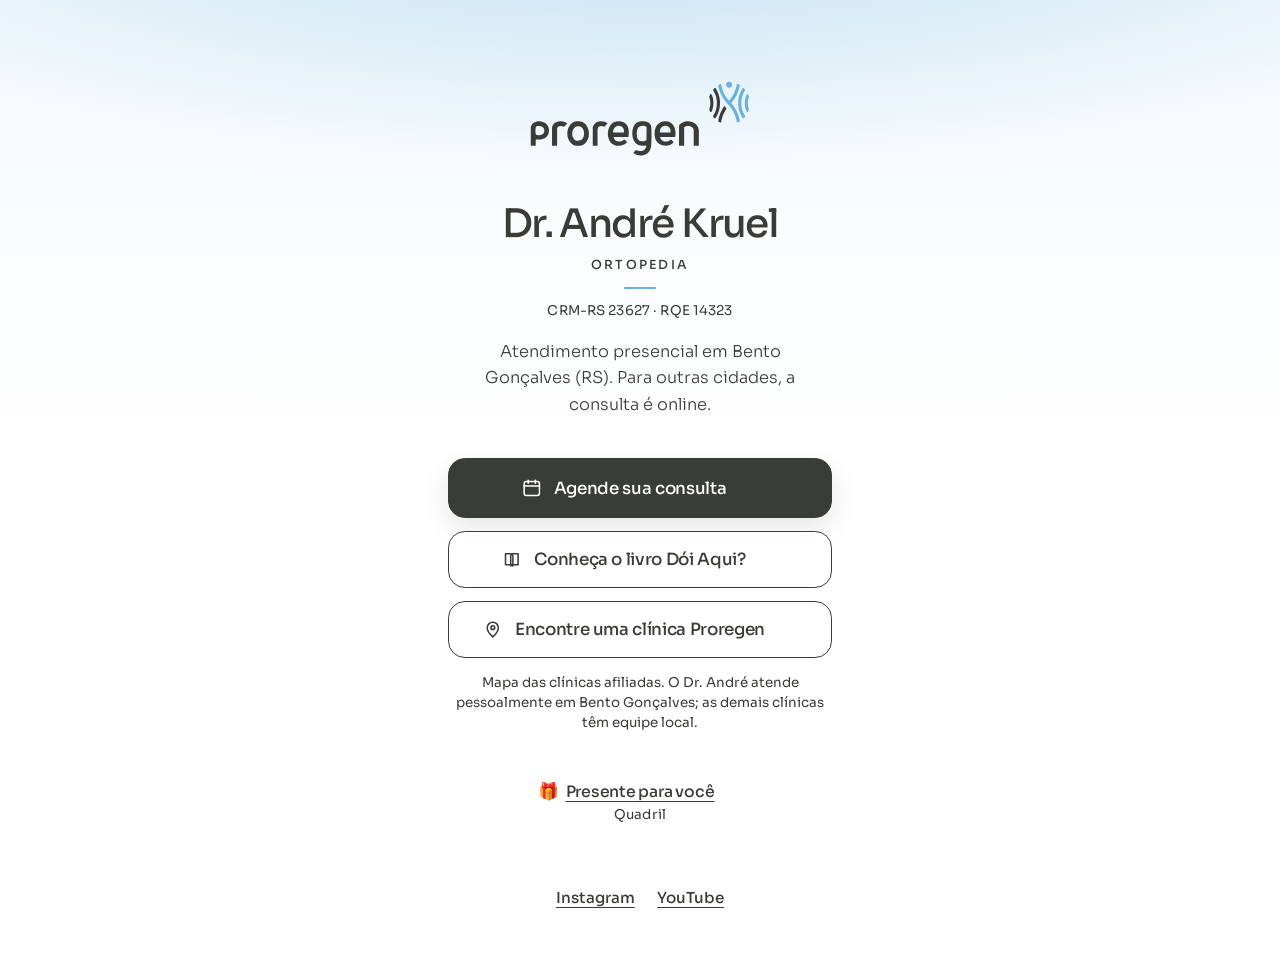
==== index.html @ eeec9c2c "Publish the approved Proregen links page. Static site for GitHub Pages from main at the repository r" ====
<!DOCTYPE html>
<html lang="pt-BR">
  <head>
    <meta charset="utf-8" />
    <meta name="viewport" content="width=device-width, initial-scale=1" />
    <title>Dr. André Kruel · Proregen</title>
    <meta
      name="description"
      content="Ortopedia com o Dr. André Kruel. Agende uma consulta, conheça o livro Dói Aqui? ou encontre uma clínica Proregen."
    />
    <meta name="theme-color" content="#F4F9FC" />
    <meta property="og:title" content="Dr. André Kruel · Proregen" />
    <meta
      property="og:description"
      content="Ortopedia. Três caminhos: consulta, o livro Dói Aqui? e clínicas Proregen."
    />
    <meta property="og:type" content="website" />
    <meta property="og:locale" content="pt_BR" />
    <link rel="icon" href="assets/symbol.svg" type="image/svg+xml" />
    <link rel="stylesheet" href="css/styles.css" />
  </head>
  <body>
    <main>
      <header class="intro">
        <img
          class="logo"
          src="assets/logo-horizontal.svg"
          width="220"
          height="77"
          alt="Proregen"
        />
        <h1>Dr. André Kruel</h1>
        <p class="role">Ortopedia</p>
        <p class="registry">CRM-RS 23627 · RQE 14323</p>
        <p class="lede">
          Atendimento presencial em Bento Gonçalves (RS). Para outras cidades, a
          consulta é online.
        </p>
      </header>

      <nav class="actions" aria-label="Principais">
        <a
          class="cta cta-primary"
          href="https://wa.me/5554996891295"
          target="_blank"
          rel="noopener noreferrer"
        >
          <svg class="icon" viewBox="0 0 24 24" aria-hidden="true">
            <rect x="3.5" y="5" width="17" height="15.5" rx="2.4" />
            <path d="M3.5 10h17M8 3.5V7M16 3.5V7" />
          </svg>
          <span>Agende sua consulta</span>
          <span class="sr-only">Abre o WhatsApp em uma nova aba.</span>
        </a>

        <a
          class="cta"
          href="https://www.editoragente.com.br/doi-aqui--7520/p"
          target="_blank"
          rel="noopener noreferrer"
        >
          <svg class="icon" viewBox="0 0 24 24" aria-hidden="true">
            <path d="M5 5.2h5.6A2.6 2.6 0 0 1 13.2 7.8V19a2.2 2.2 0 0 0-2.2-1.6H5z" />
            <path d="M19 5.2h-5.6A2.6 2.6 0 0 0 10.8 7.8V19a2.2 2.2 0 0 1 2.2-1.6H19z" />
          </svg>
          <span>Conheça o livro Dói Aqui?</span>
          <span class="sr-only">Abre o site da editora em uma nova aba.</span>
        </a>

        <a
          class="cta"
          href="https://proregenmap-5atqgq3j.manus.space/"
          target="_blank"
          rel="noopener noreferrer"
        >
          <svg class="icon" viewBox="0 0 24 24" aria-hidden="true">
            <path d="M12 21s6.2-5.4 6.2-10.1a6.2 6.2 0 1 0-12.4 0C5.8 15.6 12 21 12 21z" />
            <circle cx="12" cy="10.8" r="2.1" />
          </svg>
          <span>Encontre uma clínica Proregen</span>
          <span class="sr-only">Abre o mapa da rede em uma nova aba.</span>
        </a>
        <p class="hint">
          Mapa das clínicas afiliadas. O Dr. André atende pessoalmente em
          Bento Gonçalves; as demais clínicas têm equipe local.
        </p>
      </nav>

      <!--
        PRESENTE — troque só o rótulo, o tema e o href.
        Mantenha o emoji 🎁 ao lado do rótulo e não altere as classes.
        Não há lista de outros materiais nesta página.
      -->
      <p class="gift-wrap">
        <a
          class="gift"
          id="quadril"
          href="https://kruelandre-jpg.github.io/proregen-lp-ebook-quadril/"
          target="_blank"
          rel="noopener noreferrer"
        >
          <span class="gift-label">
            <span class="gift-emoji" aria-hidden="true">🎁</span>
            <span class="gift-rotulo">Presente para você</span>
          </span>
          <span class="gift-tema">Quadril</span>
          <span class="sr-only">Abre em uma nova aba.</span>
        </a>
      </p>

      <footer class="footer">
        <nav class="social" aria-label="Redes">
          <a
            href="https://www.instagram.com/dr.andrekruel/"
            target="_blank"
            rel="noopener noreferrer"
          >
            Instagram
            <span class="sr-only">Abre em uma nova aba.</span>
          </a>
          <a
            href="https://www.youtube.com/channel/UC19XxhiJrYcz3rzI4o6zwag"
            target="_blank"
            rel="noopener noreferrer"
          >
            YouTube
            <span class="sr-only">Abre em uma nova aba.</span>
          </a>
        </nav>
      </footer>
    </main>
    <script src="js/main.js"></script>
  </body>
</html>
---- css/styles.css ----
@font-face {
  font-family: "Sora";
  src: url("../assets/fonts/sora-latin.woff2") format("woff2");
  font-weight: 100 800;
  font-style: normal;
  font-display: swap;
}

:root {
  --blue: #66b2e0;
  --ink: #3a3c38;
  --white: #ffffff;
  --line: rgba(58, 60, 56, 0.14);
  --font: "Sora", "Segoe UI", sans-serif;
}

*,
*::before,
*::after {
  box-sizing: border-box;
}

html {
  scroll-behavior: smooth;
}

body {
  margin: 0;
  min-height: 100dvh;
  color: var(--ink);
  font-family: var(--font);
  font-weight: 400;
  font-size: 1.0625rem;
  line-height: 1.5;
  text-rendering: optimizeLegibility;
  background-color: var(--white);
  background-image:
    radial-gradient(120% 48% at 50% -12%, rgba(102, 178, 224, 0.38), rgba(102, 178, 224, 0) 62%),
    linear-gradient(180deg, #f4f9fc 0%, #ffffff 46%);
  background-repeat: no-repeat;
}

main {
  width: min(26.75rem, 100%);
  margin-inline: auto;
  padding: max(2.5rem, env(safe-area-inset-top))
    max(1.35rem, env(safe-area-inset-right))
    max(2.85rem, env(safe-area-inset-bottom))
    max(1.35rem, env(safe-area-inset-left));
}

.intro {
  text-align: center;
}

.logo {
  display: block;
  width: min(12.75rem, 76%);
  height: auto;
  margin: 0 auto 2.4rem;
}

h1 {
  margin: 0;
  font-size: clamp(1.95rem, 7.4vw, 2.45rem);
  font-weight: 500;
  letter-spacing: -0.04em;
  line-height: 1.12;
}

.role {
  margin: 0.7rem 0 0;
  font-size: 0.78rem;
  font-weight: 500;
  letter-spacing: 0.18em;
  line-height: 1.3;
  text-transform: uppercase;
}

.role::after {
  content: "";
  display: block;
  width: 2rem;
  height: 2px;
  margin: 0.85rem auto 0;
  border-radius: 999px;
  background: var(--blue);
}

.registry {
  margin: 0.85rem 0 0;
  font-size: 0.84rem;
  font-weight: 400;
  letter-spacing: 0.01em;
  line-height: 1.4;
}

.lede {
  max-width: 22rem;
  margin: 1.15rem auto 0;
  font-size: 1.02rem;
  font-weight: 300;
  line-height: 1.6;
}

.actions {
  display: flex;
  flex-direction: column;
  gap: 0.8rem;
  margin-top: 2.5rem;
}

.cta {
  display: grid;
  grid-template-columns: 1.35rem minmax(0, auto) 1.35rem;
  align-items: center;
  justify-content: center;
  column-gap: 0.7rem;
  width: 100%;
  min-height: 3.55rem;
  padding: 0.9rem 1.15rem;
  border: 1.5px solid var(--ink);
  border-radius: 1.05rem;
  background: rgba(255, 255, 255, 0.88);
  color: var(--ink);
  font: 500 1.05rem/1.25 var(--font);
  letter-spacing: -0.02em;
  text-align: center;
  text-decoration: none;
  cursor: pointer;
}

.cta > span:not(.sr-only) {
  grid-column: 2;
  min-width: 0;
}

.cta::after {
  content: "";
  grid-column: 3;
  width: 1.35rem;
  height: 1.35rem;
}

.cta-primary {
  min-height: 3.8rem;
  background: var(--ink);
  color: var(--white);
  box-shadow: 0 10px 26px rgba(58, 60, 56, 0.12);
}

.icon {
  grid-column: 1;
  width: 1.35rem;
  height: 1.35rem;
  fill: none;
  stroke: currentColor;
  stroke-width: 1.7;
  stroke-linecap: round;
  stroke-linejoin: round;
}

.cta:hover {
  background: rgba(102, 178, 224, 0.14);
}

.cta-primary:hover {
  background: #2e302d;
}

.hint,
.draft {
  margin: 0;
  color: var(--ink);
  font-size: 0.84rem;
  font-weight: 400;
  line-height: 1.5;
}

.hint {
  margin-top: 0.15rem;
  padding-inline: 0.45rem;
  text-align: center;
}

.gift-wrap {
  margin: 2.35rem 0 0;
  text-align: center;
}

.gift {
  display: inline-flex;
  flex-direction: column;
  align-items: center;
  gap: 0.2rem;
  min-height: 3rem;
  padding: 0.7rem 1.7rem;
  border-radius: 0.95rem;
  color: var(--ink);
  text-decoration: none;
}

.gift-label {
  position: relative;
  display: inline-flex;
  align-items: center;
  font-size: 0.98rem;
  font-weight: 500;
  letter-spacing: -0.015em;
  line-height: 1.3;
}

.gift-rotulo {
  text-decoration: underline;
  text-decoration-thickness: 1px;
  text-underline-offset: 0.28em;
}

.gift-emoji {
  position: absolute;
  right: calc(100% + 0.4rem);
  top: 50%;
  transform: translateY(-50%);
  font-size: 1.05rem;
  line-height: 1;
}

.gift-tema {
  font-size: 0.84rem;
  font-weight: 400;
  letter-spacing: 0.02em;
  line-height: 1.35;
}

.gift:target {
  background: rgba(102, 178, 224, 0.22);
  box-shadow: inset 3px 0 0 var(--ink);
}

.footer {
  display: flex;
  flex-direction: column;
  align-items: center;
  gap: 0.75rem;
  margin-top: 2.6rem;
  text-align: center;
}

.social {
  display: flex;
  flex-wrap: wrap;
  gap: 0.35rem 1.4rem;
  justify-content: center;
}

.social a {
  display: inline-flex;
  align-items: center;
  min-height: 2.75rem;
  color: var(--ink);
  font-size: 0.95rem;
  font-weight: 500;
  text-underline-offset: 0.28em;
}

.draft {
  letter-spacing: 0.01em;
}

.sr-only {
  position: absolute;
  width: 1px;
  height: 1px;
  padding: 0;
  margin: -1px;
  overflow: hidden;
  clip: rect(0, 0, 0, 0);
  white-space: nowrap;
  border: 0;
}

:focus {
  outline: none;
}

:focus-visible {
  outline: 3px solid var(--ink);
  outline-offset: 3px;
}

.cta-primary:focus-visible {
  outline-color: var(--white);
  outline-offset: 4px;
  box-shadow: 0 0 0 3px var(--ink);
}

::selection {
  background: var(--blue);
  color: var(--ink);
}

@media (min-width: 800px) {
  main {
    padding-top: 9vh;
  }

  .logo {
    width: 13.75rem;
    margin-bottom: 2.75rem;
  }
}

@media (prefers-reduced-motion: reduce) {
  html {
    scroll-behavior: auto;
  }
}
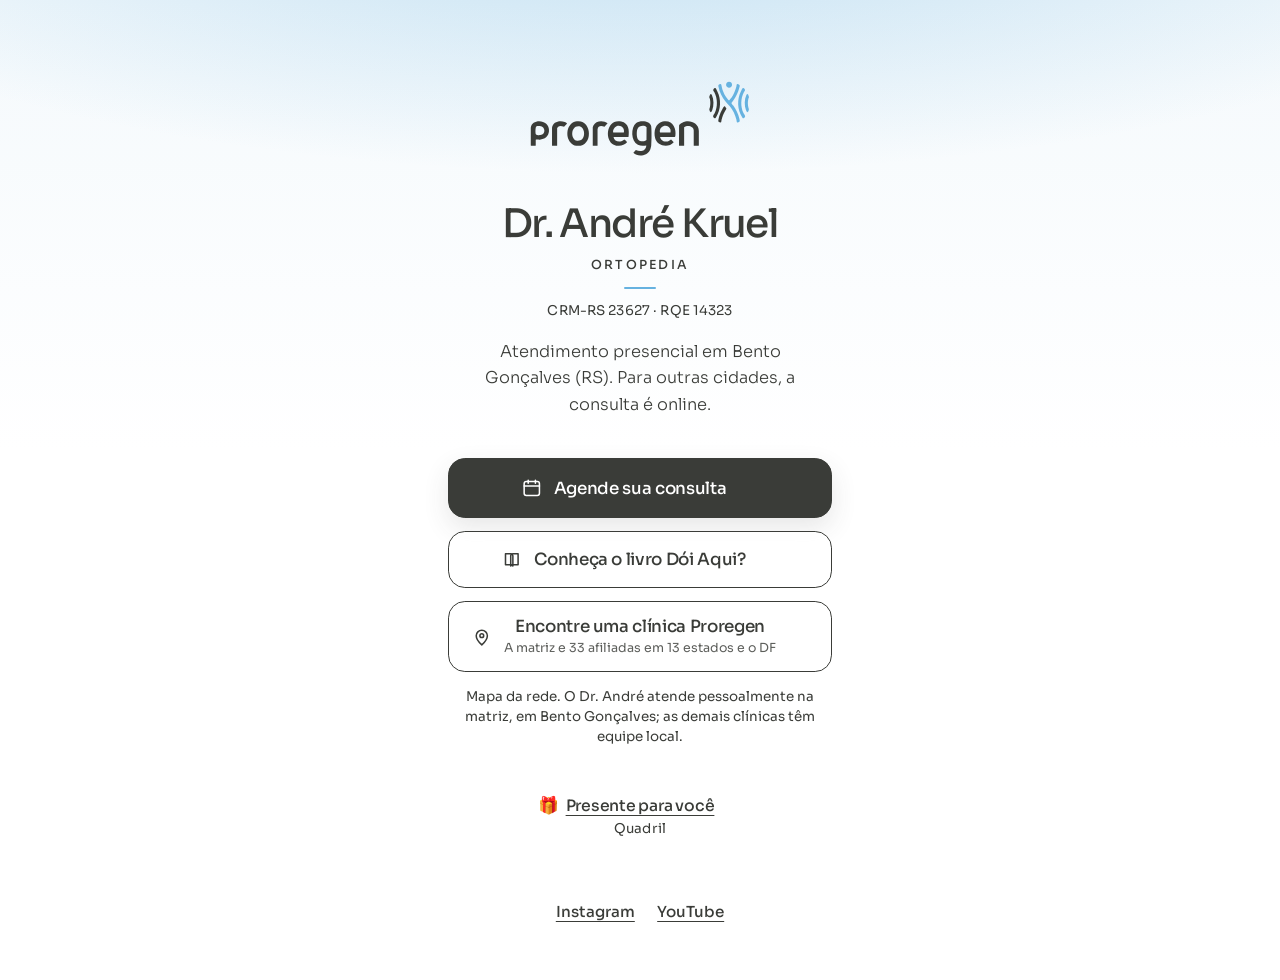
==== commit 410edbeb: "Publica a lista oficial de clínicas e a contagem no botão. A página clinicas.html reúne a matriz e a" ====
--- a/index.html
+++ b/index.html
@@ -77,11 +77,13 @@
             <path d="M12 21s6.2-5.4 6.2-10.1a6.2 6.2 0 1 0-12.4 0C5.8 15.6 12 21 12 21z" />
             <circle cx="12" cy="10.8" r="2.1" />
           </svg>
-          <span>Encontre uma clínica Proregen</span>
+          <!-- CONTAGEM-CLINICAS:inicio -->
+          <span>Encontre uma clínica Proregen<small class="cta-count">A matriz e 33 afiliadas em 13 estados e o DF</small></span>
+          <!-- CONTAGEM-CLINICAS:fim -->
           <span class="sr-only">Abre o mapa da rede em uma nova aba.</span>
         </a>
         <p class="hint">
-          Mapa das clínicas afiliadas. O Dr. André atende pessoalmente em
+          Mapa da rede. O Dr. André atende pessoalmente na matriz, em
           Bento Gonçalves; as demais clínicas têm equipe local.
         </p>
       </nav>
--- a/css/styles.css
+++ b/css/styles.css
@@ -315,3 +315,184 @@
     scroll-behavior: auto;
   }
 }
+
+
+.cta span:not(.sr-only) {
+  display: flex;
+  flex-direction: column;
+  align-items: center;
+  gap: 0.15rem;
+}
+
+.cta-count {
+  font-size: 0.78rem;
+  font-weight: 400;
+  letter-spacing: 0;
+  line-height: 1.35;
+  opacity: 0.82;
+}
+
+/* Diretório de clínicas */
+.page-clinicas main {
+  width: min(44rem, 100%);
+}
+
+.logo-link {
+  display: inline-block;
+  text-decoration: none;
+}
+
+.lede-data {
+  margin-top: 0.55rem;
+  font-size: 0.9rem;
+}
+
+.mapa-wrap {
+  margin-top: 2.1rem;
+}
+
+#mapa {
+  width: 100%;
+  height: min(22rem, 58vw);
+  min-height: 16rem;
+  border-radius: 1.05rem;
+  border: 1.5px solid var(--line);
+  overflow: hidden;
+  background: #e8f2f8;
+}
+
+.mapa-nota,
+.back,
+.clinic-obs,
+.clinic-local {
+  margin: 0.55rem 0 0;
+  font-size: 0.84rem;
+  line-height: 1.5;
+  text-align: center;
+  color: var(--ink);
+}
+
+.lista-clinicas {
+  margin-top: 2.1rem;
+  display: flex;
+  flex-direction: column;
+  gap: 1.6rem;
+}
+
+.bloco-matriz h2,
+.bloco-uf h2 {
+  margin: 0 0 0.7rem;
+  font-size: 0.78rem;
+  font-weight: 500;
+  letter-spacing: 0.16em;
+  text-transform: uppercase;
+}
+
+.bloco-uf h2 span {
+  letter-spacing: 0.08em;
+  font-weight: 400;
+  opacity: 0.7;
+}
+
+.clinic-card {
+  margin-bottom: 0.7rem;
+  padding: 1rem 1.1rem 1.05rem;
+  border: 1.5px solid var(--line);
+  border-radius: 1.05rem;
+  background: rgba(255, 255, 255, 0.88);
+}
+
+.matriz-card {
+  border-color: var(--ink);
+  box-shadow: 0 10px 26px rgba(58, 60, 56, 0.08);
+}
+
+.clinic-head {
+  display: flex;
+  flex-wrap: wrap;
+  align-items: baseline;
+  gap: 0.45rem 0.7rem;
+}
+
+.clinic-head h3 {
+  margin: 0;
+  flex: 1 1 12rem;
+  font-size: 1.08rem;
+  font-weight: 500;
+  letter-spacing: -0.02em;
+  line-height: 1.3;
+}
+
+.badge {
+  display: inline-flex;
+  align-items: center;
+  padding: 0.15rem 0.55rem;
+  border-radius: 999px;
+  background: var(--ink);
+  color: var(--white);
+  font-size: 0.68rem;
+  font-weight: 500;
+  letter-spacing: 0.14em;
+  text-transform: uppercase;
+}
+
+.clinic-num {
+  font-size: 0.78rem;
+  font-weight: 400;
+  opacity: 0.7;
+}
+
+.clinic-addr,
+.clinic-links {
+  margin: 0.45rem 0 0;
+  font-size: 0.95rem;
+  line-height: 1.5;
+}
+
+.clinic-links a,
+.back a {
+  color: var(--ink);
+  font-weight: 500;
+  text-underline-offset: 0.22em;
+}
+
+.clinic-obs,
+.clinic-local,
+.clinic-addr,
+.clinic-links {
+  text-align: left;
+}
+
+.back {
+  margin-top: 2.2rem;
+}
+
+.pin {
+  background: transparent;
+  border: 0;
+}
+
+.pin span {
+  display: block;
+  width: 14px;
+  height: 14px;
+  margin: 4px auto 0;
+  border-radius: 50%;
+  border: 2px solid #fff;
+  box-shadow: 0 0 0 1px rgba(58, 60, 56, 0.25);
+}
+
+.pin-matriz span {
+  width: 16px;
+  height: 16px;
+}
+
+@media (min-width: 800px) {
+  .page-clinicas main {
+    width: min(50rem, 100%);
+  }
+
+  #mapa {
+    height: 24rem;
+  }
+}
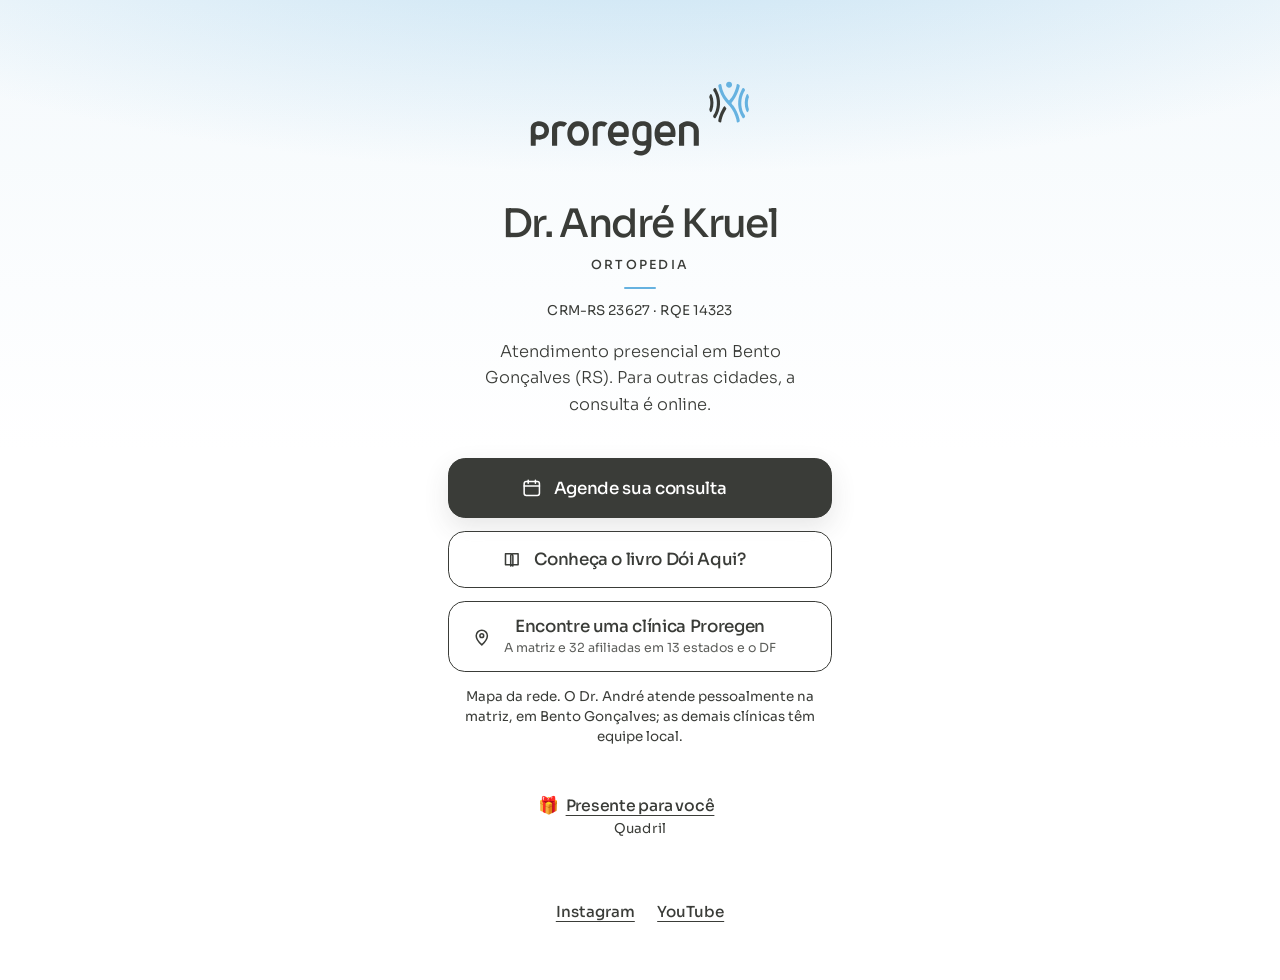
==== commit e8e2df11: "Remove a clínica de Joaçaba da lista oficial e atualiza a contagem. A Clínica Dr. Everton Fiebig sai" ====
--- a/index.html
+++ b/index.html
@@ -69,7 +69,7 @@
 
         <a
           class="cta"
-          href="https://proregenmap-5atqgq3j.manus.space/"
+          href="https://proregen3d-eqfgf7qq.manus.space"
           target="_blank"
           rel="noopener noreferrer"
         >
@@ -78,7 +78,7 @@
             <circle cx="12" cy="10.8" r="2.1" />
           </svg>
           <!-- CONTAGEM-CLINICAS:inicio -->
-          <span>Encontre uma clínica Proregen<small class="cta-count">A matriz e 33 afiliadas em 13 estados e o DF</small></span>
+          <span>Encontre uma clínica Proregen<small class="cta-count">A matriz e 32 afiliadas em 13 estados e o DF</small></span>
           <!-- CONTAGEM-CLINICAS:fim -->
           <span class="sr-only">Abre o mapa da rede em uma nova aba.</span>
         </a>
